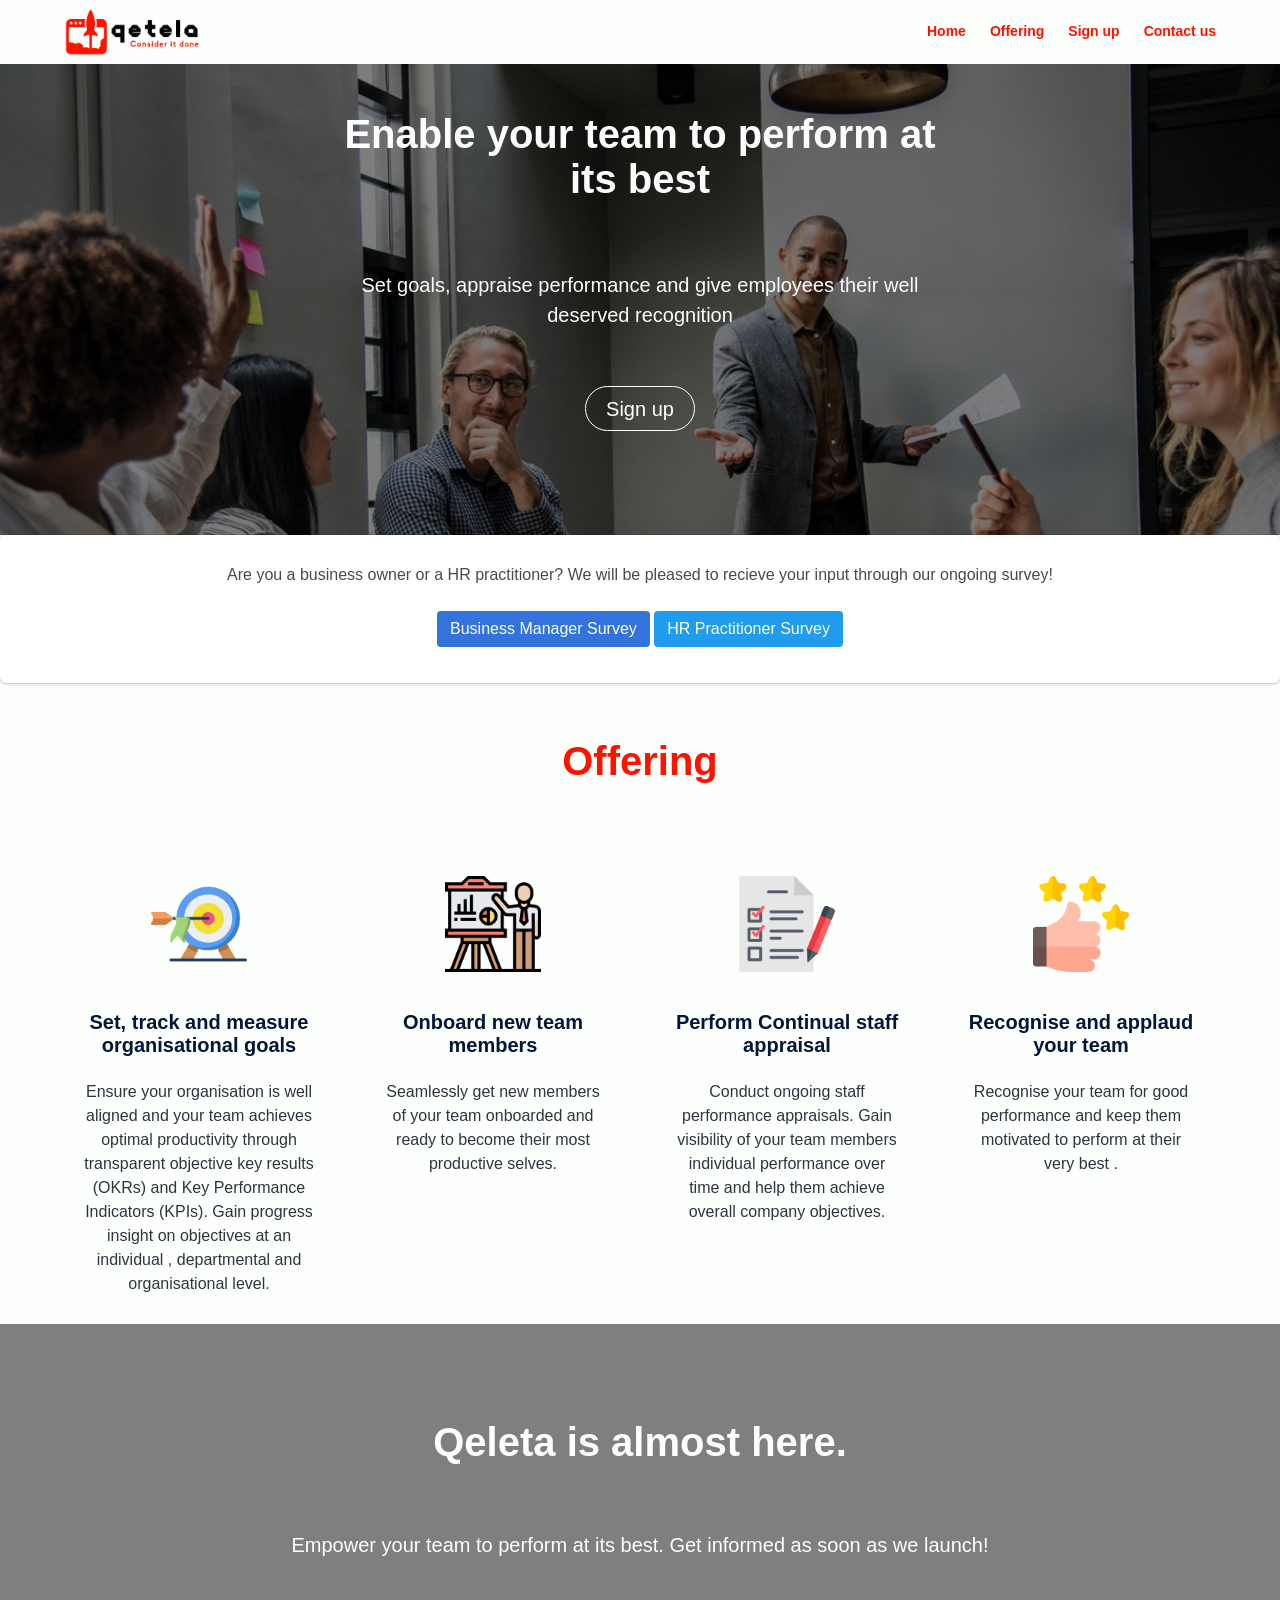
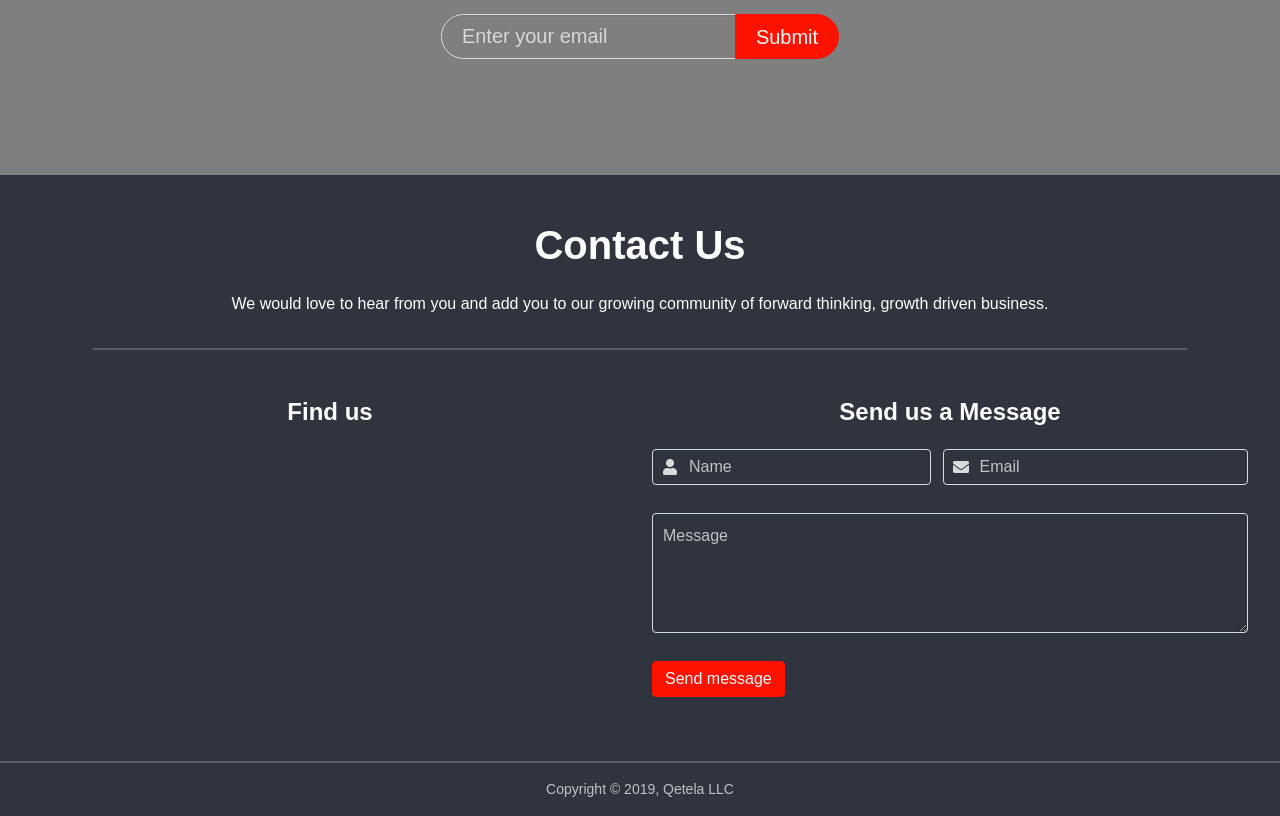
==== index.html @ ba54a27d "CSS and HTML Polishings" ====
<!DOCTYPE html>
<html>
<head>
  <meta charset="utf-8">
  <meta name="viewport" content="width=device-width, initial-scale=1">
  <title>Qetela - Consider it done</title>
  <link rel="stylesheet" href="css/bulma.min.css">
  <link rel="stylesheet" href="css/main.css"><link rel="stylesheet" href="https://use.fontawesome.com/releases/v5.7.1/css/all.css" integrity="sha384-fnmOCqbTlWIlj8LyTjo7mOUStjsKC4pOpQbqyi7RrhN7udi9RwhKkMHpvLbHG9Sr" crossorigin="anonymous">
  <link rel="shortcut icon" type="image/png" href="./images/favicon.png"/>
</head>

<body>


  <!-- START NAV -->
  <nav class="navbar is-fixed-top">
    <div class="container">
      <div class="navbar-brand">
        <a class="navbar-item" href="../">
          <img src="./images/logo.png" alt="Logo">
        </a>
        <span class="navbar-burger burger" data-target="navbarMenu">
          <span></span>
          <span></span>
          <span></span>
        </span>
      </div>
      <div id="navbarMenu" class="navbar-menu">
        <div class="navbar-end">
          <a class="navbar-item" href="#hero">
            Home
          </a>
          <a class="navbar-item" href="#what-we-do">
            Offering
          </a>
          <a class="navbar-item" href="#sign-up">
            Sign up
          </a>
          <!-- <a class="navbar-item" href="#articles">
          Articles
        </a> -->
        <a class="navbar-item" href="#contact">
          Contact us
        </a>
      </div>
    </div>
  </div>
</nav>
<!-- END NAV -->

<section id="hero" class="is-fullheight">
  <div class="hero-body">
    <div class="container has-text-centered">
      <h2 class="title is-2">
        Enable your team to perform at its best
      </h2>
      <h2 class="subtitle">
        Set goals, appraise performance and give employees their well deserved recognition
      </h2>
      <a class="button is-danger is-inverted is-outlined is-rounded is-medium" href="#sign-up">Sign up</a>
    </div>
  </div>
  <div class="clearfix"><br/></div>
</section>

<div class="box survey has-text-centered">
  <div>
    Are you a business owner or a HR practitioner? We will be pleased to recieve your input through our ongoing survey!
  </div>
  <div>
    <a class="button is-link" href="https://goo.gl/forms/JpgkQ5gYlTz9Sq3m2" target="_blank">Business Manager Survey</a>
    <a class="button is-info" href="https://goo.gl/forms/78fYlEpqa33NOcto1" target="_blank">HR Practitioner Survey</a>
  </div>
</div>


<section id="what-we-do" class="has-text-centered is-fullheight">
  <h2 class="title is-2">Offering</h2>
  <div class="container">
    <div class="columns">
      <div class="column">
        <img src="./images/what-icons/target.png" alt="Goals Icon">
        <h3 class="title is-5">
          Set, track and measure organisational goals
        </h3>
        <p>
          Ensure your  organisation is well aligned and your team achieves optimal productivity through transparent objective key results (OKRs) and Key Performance Indicators (KPIs). Gain progress insight on objectives at an individual , departmental and organisational level.          </p>
        </div>
        <div class="column">
          <img src="./images/what-icons/training.png" alt="Productivity onboarding Icon">
          <h3 class="title is-5">Onboard new team members </h3>
          <p>
            Seamlessly get new members of your team onboarded and ready to become their most productive selves.
          </p>
        </div>
        <div class="column">
          <img src="./images/what-icons/review.png" alt="Performance reviews Icon">
          <h3 class="title is-5">Perform Continual staff appraisal</h3>
          <p>
            Conduct ongoing staff performance appraisals. Gain visibility of your team members individual performance over time and help them achieve overall company objectives.
          </p>
        </div>
        <div class="column">
          <img src="./images/what-icons/kudos.png" alt="Applaus (Kudos) & Recommendation Icon">
          <h3 class="title is-5">Recognise and applaud your team</h3>
          <p>
            Recognise your team for good performance and keep them motivated to perform at  their very best .
          </p>
        </div>
      </div>
    </div>
    <div class="clearfix"><br/></div>
  </section>

  <section id="sign-up" class="has-text-centered is-fullheight">
    <h2 class="title is-2">Qeleta is almost here.</h2>
    <h2 class="subtitle">
      Empower your team to perform at its best. Get informed as soon as we launch!
    </h2>
    <form action="/" method="POST" target="_blank">
      <div class="field has-addons has-text-centered  is-hidden-mobile">
        <div class="control">
          <input class="input is-rounded is-medium" type="email" placeholder="Enter your email" name="email">
        </div>
        <div class="control">
          <input type="Submit" name="submit" value="Submit" class="button is-rounded is-medium"/>
        </div>
      </div>
      <div class="field has-text-centered  is-hidden-tablet">
        <div class="control">
          <input class="input is-rounded" type="email" placeholder="Enter your email" name="entry.109977745">
        </div>
        <div class="control has-text-centered">
          <input type="Submit" name="submit" value="Submit" class="button is-rounded"/>
        </div>
      </div>
    </form>
    <div class="clearfix"><br/></div>
  </section>
  <!--
  <section id="articles" class="has-text-centered is-fullheight">
  <h2 class="title is-2">Articles</h2>
  <div class="container">
  <div class="columns features">
  <div class="column">
  <div class="card is-shady">
  <div class="card-image">
  <figure class="image is-5by3">
  <img src="https://lh3.googleusercontent.com/TAateRpOGZ7R8mKp6SYD7m19r4GNzV0OJSCyu-C8pSa4ewu4B3gI3DzoAcPWUsYlz784bynlrHMUGJSZAuNe-oU=w1614" alt="Placeholder image"/>
</figure>
</div>
<div class="card-content">
<div class="content">
<h4 class="title is-5">Rework - Guide: Understand team effectiveness </h4>
<a class="button is-link is-fullwidth is-outlined" target="_blank" href="https://rework.withgoogle.com/print/guides/5721312655835136/">
Read full article
</a>
</div>
</div>
</div>
</div>
<div class="column">
<div class="card is-shady">
<div class="card-image">
<figure class="image is-5by3">
<img src="https://d30o31ylp1hvg6.cloudfront.net/uploads/blog/the-value-of-ongoing-performance-management/_thumb/848x450/the-value-of-ongoing-performance-management.png" alt="Placeholder image" />
</figure>
</div>
<div class="card-content">
<div class="content">
<h4 class="title is-5">The Value of Ongoing Performance Management</h4>
<a class="button is-link is-fullwidth is-outlined" target="_blank" href="https://www.saba.com/blog/the-value-of-ongoing-performance-management">
Read full article
</a>
</div>
</div>
</div>
</div>
<div class="column">
<div class="card is-shady">
<div class="card-image">
<figure class="image is-5by3">
<img src="https://inside.6q.io/wp-content/uploads/2015/05/6Q-_0003_balloon.png" alt="Placeholder image">
</figure>
</div>
<div class="card-content">
<div class="content">
<h4 class="title is-5">7 Awesome Methods for Employee Recognition</h4>
<a class="button is-link is-fullwidth is-outlined" target="_blank" href="https://inside.6q.io/wp-content/uploads/2015/05/6Q-_0003_balloon.png">
Read full article
</a>
</div>
</div>
</div>
</div>
<div class="column">
<div class="card is-shady">
<div class="card-image">
<figure class="image is-5by3">
<img src="./images/onboarding.jpeg" alt="Placeholder image">
</figure>
</div>
<div class="card-content">
<div class="content">
<h4 class="title is-5">Starting Them Off On the Right Foot: Why Onboarding is Important</h4>
<a class="button is-link is-fullwidth is-outlined" target="_blank" href="https://www.tlnt.com/starting-them-off-on-the-right-foot-why-onboarding-is-important/">
Read full article
</a>
</div>
</div>
</div>
</div>
</div>
</div>
<div class="clearfix"><br/></div>
</section> -->

<section id="contact" class="has-text-centered">
  <h2 class="title is-2">Contact Us</h2>
  <p>We would love to hear from you and add you to our growing community of forward thinking, growth driven business.</p>
  <div class="clearfix"><hr/></div>
  <div class="columns">
    <div class="column">
      <h3 class="title is-4">Find us</h3>
      <iframe src="https://www.google.com/maps/embed?pb=!1m14!1m8!1m3!1d15882.000784527429!2d-0.15418030000000002!3d5.6405173!3m2!1i1024!2i768!4f13.1!3m3!1m2!1s0x0%3A0x5bfe4abfd88d302b!2sMeltwater+Entrepreneurial+School+Of+Technology!5e0!3m2!1sen!2sgh!4v1549984502730" width="600" height="450" frameborder="0" style="border:0" allowfullscreen></iframe>
    </div>
    <div class="column">
      <h3 class="title is-4">Send us a Message</h3>
      <form>
        <div class="field is-horizontal">
          <div class="field-body">
            <div class="field">
              <p class="control has-icons-left">
                <input class="input" type="text" placeholder="Name" name="name">
                <span class="icon is-small is-left">
                  <i class="fas fa-user"></i>
                </span>
              </p>
            </div>
            <div class="field">
              <p class="control has-icons-left has-icons-right">
                <input class="input" type="email" placeholder="Email" name="email">
                <span class="icon is-small is-left">
                  <i class="fas fa-envelope"></i>
                </span>
              </p>
            </div>
          </div>
        </div>

        <div class="field is-horizontal">
          <div class="field-body">
            <div class="field">
              <div class="control">
                <textarea class="textarea" placeholder="Message" name="message"></textarea>
              </div>
            </div>
          </div>
        </div>

        <div class="field is-horizontal">
          <div class="field-body">
            <div class="field">
              <div class="control">
                <button class="button">
                  Send message
                </button>
              </div>
            </div>
          </div>
        </div>
      </form>
    </div>
  </div>
</section>


  <footer>
    <hr/>
    Copyright © 2019, Qetela LLC
  </footer>

<!-- Modals-->
<div class="signup-confirm-modal modal">
  <div class="modal-background"></div>
  <div class="modal-content">
    <div class="columns">
      <div class="column has-text-centered">
        <i class="fas fa-thumbs-up"></i>
      </div>
      <div class="column  is-two-thirds">
        <h1 class="title is-3">Sending successful</h1>
        <p>We have successfully recieved your submission.</p>
        <p>Thank you</p>
      </div>
    </div>
    <button class="modal-close is-large" aria-label="close"></button>
  </div>
</div>

<div class="signup-failed-modal modal">
  <div class="modal-background"></div>
  <div class="modal-content">
    <div class="columns">
      <div class="column has-text-centered">
        <i class="fas fa-exclamation-triangle"></i>
      </div>
      <div class="column  is-two-thirds">
        <h1 class="title is-3">Sending failed</h1>
        <p>We are unable to recieve your submission.</p>
        <p>Please try again</p>
      </div>
    </div>
    <button class="modal-close is-large" aria-label="close"></button>
  </div>
</div>
  <script src="./js/main.js"></script>
</body>
</html>
---- css/main.css ----
html, body {
  background: #fdfffc;
  color: #30343f;
  scroll-behavior: smooth;
}

.navbar {
  font-weight: bold;
  font-size: 14px;
  background-color: #fdfffc;
}
.navbar a {
  color: #ff1200;
}
.navbar .navbar-item img {
  max-height: 3rem;
}

h1, h2 {
  color: #ff1200 !important;
  padding: 2rem;
}

.title {
  color: #011638;
}

.content .title {
  color: #011638;
}

.modal-content {
  padding: 2rem;
  background-color: #fdfffc;
}
.modal-content i {
  color: #30343f;
  margin-top: 1rem;
  font-size: 5rem;
}
.modal-content h1 {
  padding: 0;
}

.survey div {
  padding: 0.5rem;
}
.survey div a {
  margin: 0.5rem 0;
}

footer {
  background-color: #30343f;
  padding: 1rem 0;
  color: rgba(252, 253, 252, 0.7);
  text-align: center;
  font-size: 14px;
}
footer hr {
  background-color: rgba(255, 255, 255, 0.2);
  width: 100%;
  margin: 1rem auto;
}

#hero {
  background: linear-gradient(rgba(0, 0, 0, 0.5), rgba(0, 0, 0, 0.5)), url("../images/hero.jpeg") no-repeat center center fixed;
  -webkit-background-size: cover;
  -moz-background-size: cover;
  -o-background-size: cover;
  background-size: cover;
  padding: 2rem 0;
}
#hero .hero-body .container {
  max-width: 700px;
}
#hero .hero-body .container .title {
  color: #fcfdfd !important;
}
#hero .hero-body .container .subtitle {
  color: #fcfdfd !important;
  line-height: 1.5;
}
#hero .hero-body .container .buttons {
  padding-top: 2rem;
  width: 240px;
  margin: 0 auto;
}
#hero .hero-body .container .buttons .button {
  width: 120px;
}

#what-we-do .column {
  padding: 1rem 2rem;
}
#what-we-do .column img {
  height: 10rem;
  padding: 2rem;
}

#articles {
  background: #EFF3F4;
  margin-top: 2rem 0 0;
  padding: 2rem;
}

#sign-up {
  background: linear-gradient(rgba(0, 0, 0, 0.5), rgba(0, 0, 0, 0.5)), url("../images/signup-bg.jpg") no-repeat center center fixed;
  -webkit-background-size: cover;
  -moz-background-size: cover;
  -o-background-size: cover;
  background-size: cover;
  padding: 4rem 0;
}
#sign-up h1, #sign-up h2 {
  color: #fdfffc !important;
}
#sign-up .field {
  justify-content: center;
}
#sign-up .field .input[type=email] {
  background-color: rgba(0, 0, 0, 0);
  color: #fdfffc;
  margin-bottom: 1rem;
}
#sign-up .field .input.is-active, #sign-up .field .input.is-focused, #sign-up .field .input:active, #sign-up .field .input:focus, #sign-up .field .textarea.is-active, #sign-up .field .textarea.is-focused, #sign-up .field .textarea:active, #sign-up .field .textarea:focus {
  border-color: #ff1200;
  box-shadow: 0 0 0 0.125em rgba(255, 18, 0, 0.25);
}
#sign-up .field input[type=submit] {
  background-color: #ff1200;
  color: #fdfffc;
  border-color: #ff1200;
}
#sign-up .field ::placeholder {
  /* Chrome, Firefox, Opera, Safari 10.1+ */
  color: #fdfffc;
  opacity: 0.7;
  /* Firefox */
}
#sign-up .field :-ms-input-placeholder {
  /* Internet Explorer 10-11 */
  color: #fdfffc;
  opacity: 0.7;
}
#sign-up .field ::-ms-input-placeholder {
  /* Microsoft Edge */
  color: #fdfffc;
  opacity: 0.7;
}

#contact {
  background-color: #30343f;
  color: #fdfffc;
  padding: 2rem;
}
#contact h1, #contact h2, #contact h3 {
  color: #fdfffc !important;
  padding: 1rem 0 0;
}
#contact iframe {
  min-height: 200px;
}
#contact hr {
  background-color: rgba(255, 255, 255, 0.2);
  width: 90%;
  margin: 2rem auto;
}
#contact .input, #contact .textarea {
  background-color: rgba(0, 0, 0, 0);
  color: #fdfffc;
  margin-bottom: 1rem;
}
#contact .input.is-active, #contact .input.is-focused, #contact .input:active, #contact .input:focus, #contact .textarea.is-active, #contact .textarea.is-focused, #contact .textarea:active, #contact .textarea:focus {
  border-color: #ff1200;
  box-shadow: 0 0 0 0.125em rgba(255, 18, 0, 0.25);
}
#contact .button {
  background-color: #ff1200;
  color: #fdfffc;
  border-color: #ff1200;
}
#contact .input::placeholder, #contact .textarea::placeholder {
  /* Chrome, Firefox, Opera, Safari 10.1+ */
  color: #fdfffc;
  opacity: 0.7;
  /* Firefox */
}
#contact .input:-ms-input-placeholder, #contact .textarea:-ms-input-placeholder {
  /* Internet Explorer 10-11 */
  color: #fdfffc;
  opacity: 0.7;
}
#contact .input::-ms-input-placeholder, #contact .textarea::-ms-input-placeholder {
  /* Microsoft Edge */
  color: #fdfffc;
  opacity: 0.7;
}

/*# sourceMappingURL=main.css.map */
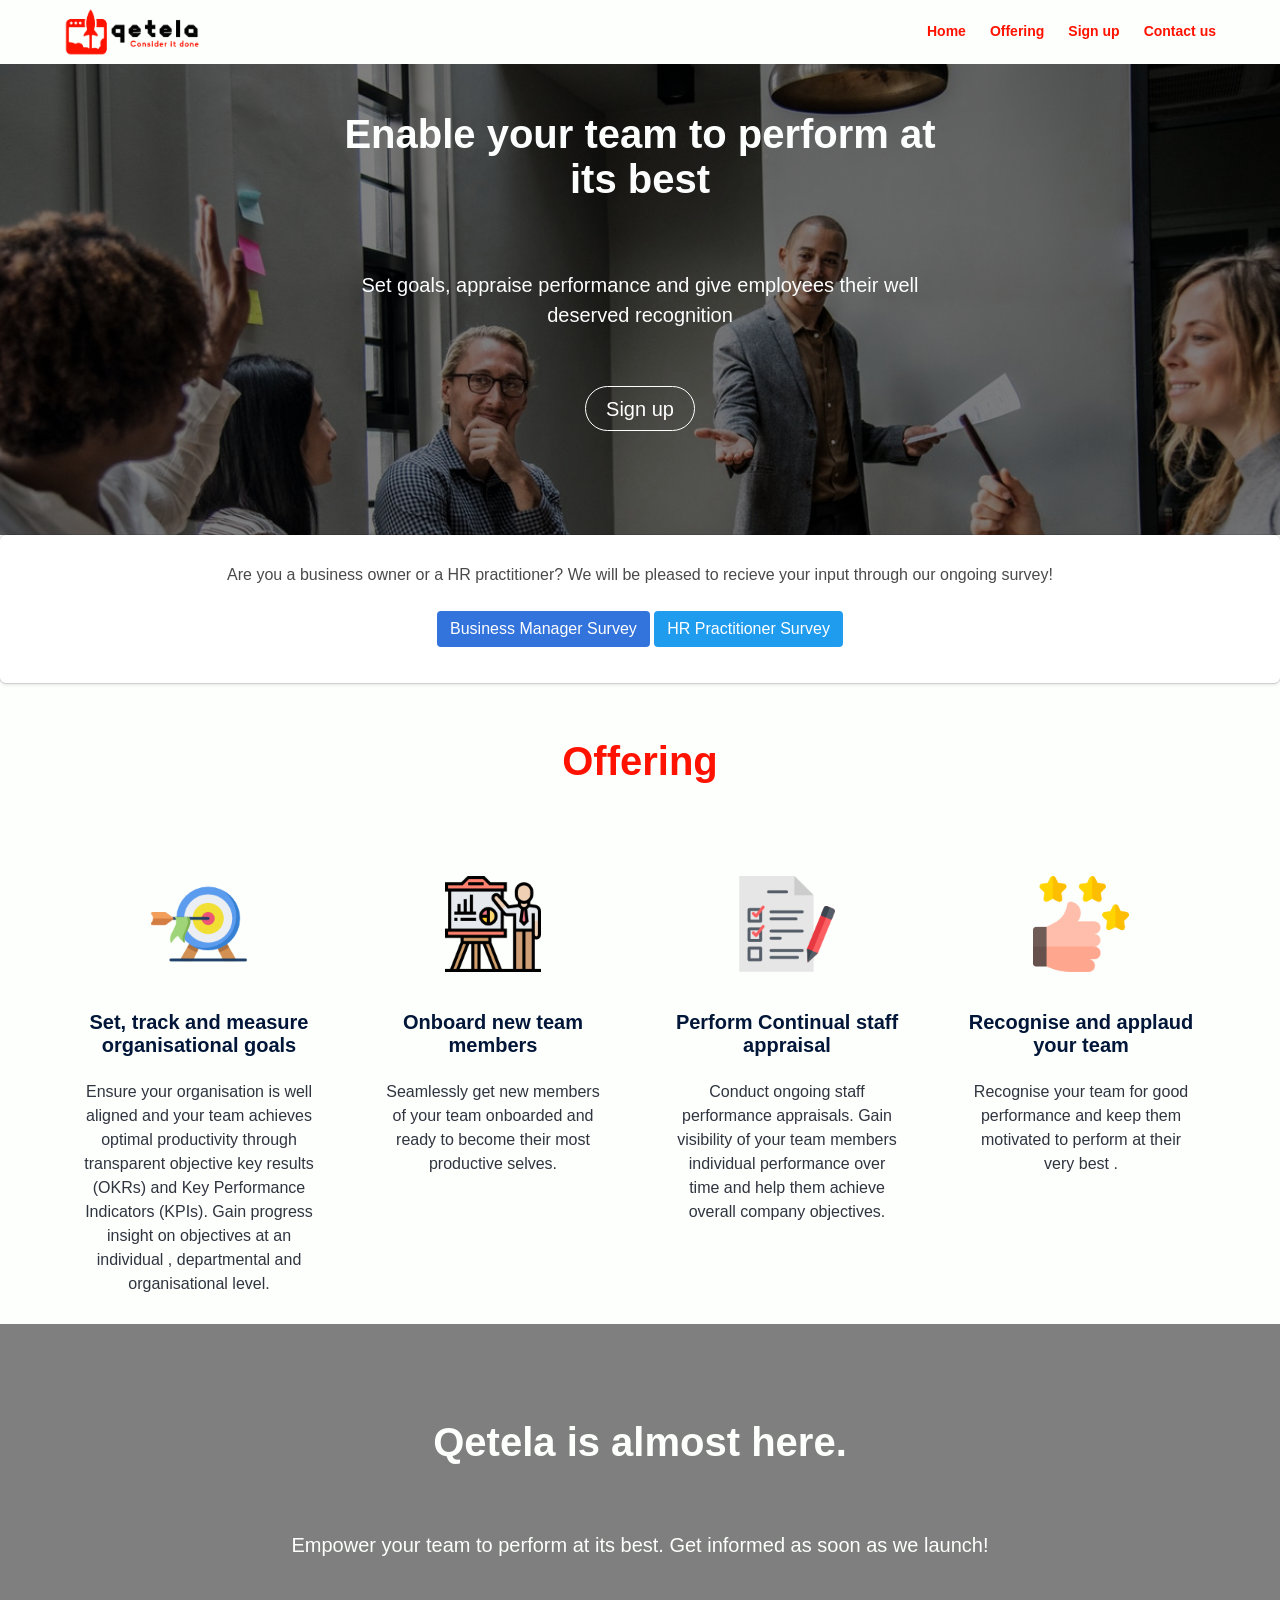
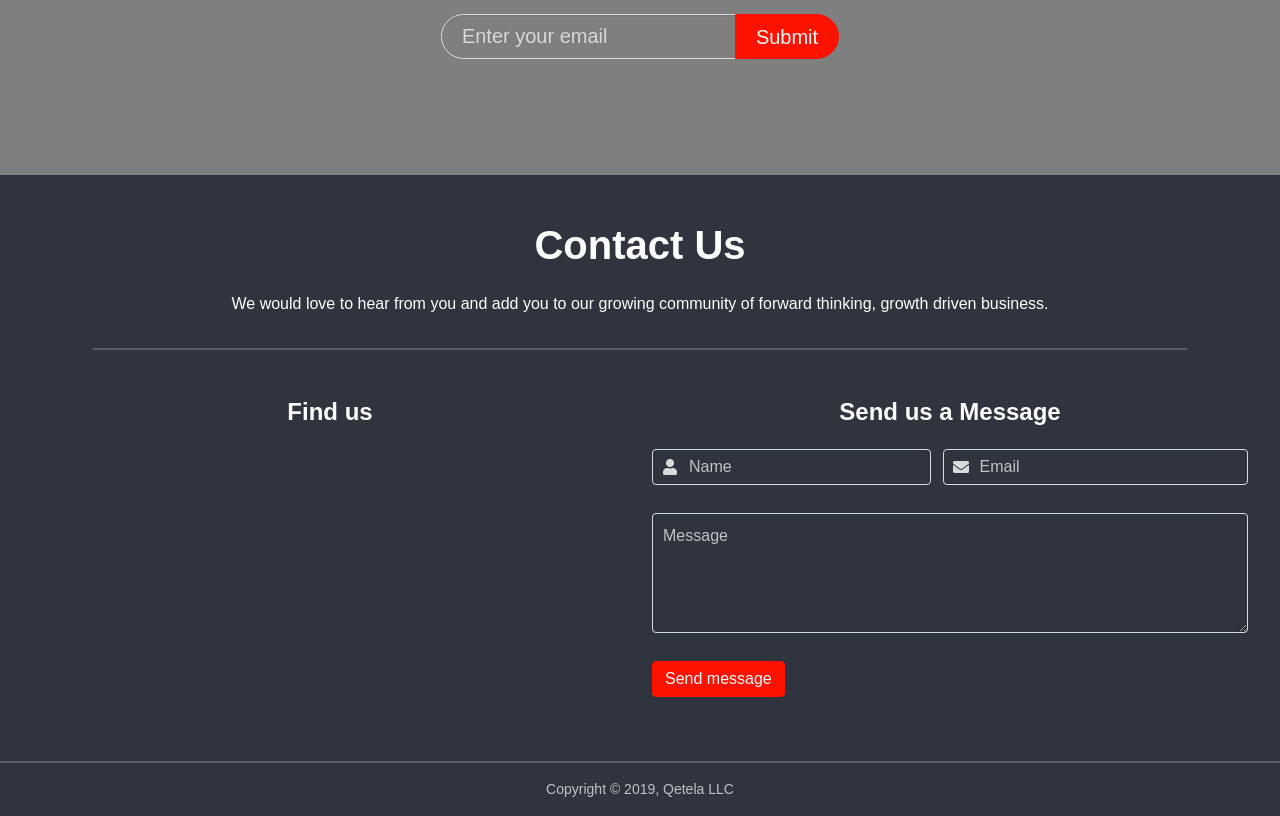
==== commit 42766587: "Spelling mistake" ====
--- a/index.html
+++ b/index.html
@@ -113,7 +113,7 @@
   </section>
 
   <section id="sign-up" class="has-text-centered is-fullheight">
-    <h2 class="title is-2">Qeleta is almost here.</h2>
+    <h2 class="title is-2">Qetela is almost here.</h2>
     <h2 class="subtitle">
       Empower your team to perform at its best. Get informed as soon as we launch!
     </h2>
@@ -275,10 +275,10 @@
 </section>
 
 
-  <footer>
-    <hr/>
-    Copyright © 2019, Qetela LLC
-  </footer>
+<footer>
+  <hr/>
+  Copyright © 2019, Qetela LLC
+</footer>
 
 <!-- Modals-->
 <div class="signup-confirm-modal modal">
@@ -314,6 +314,6 @@
     <button class="modal-close is-large" aria-label="close"></button>
   </div>
 </div>
-  <script src="./js/main.js"></script>
+<script src="./js/main.js"></script>
 </body>
 </html>
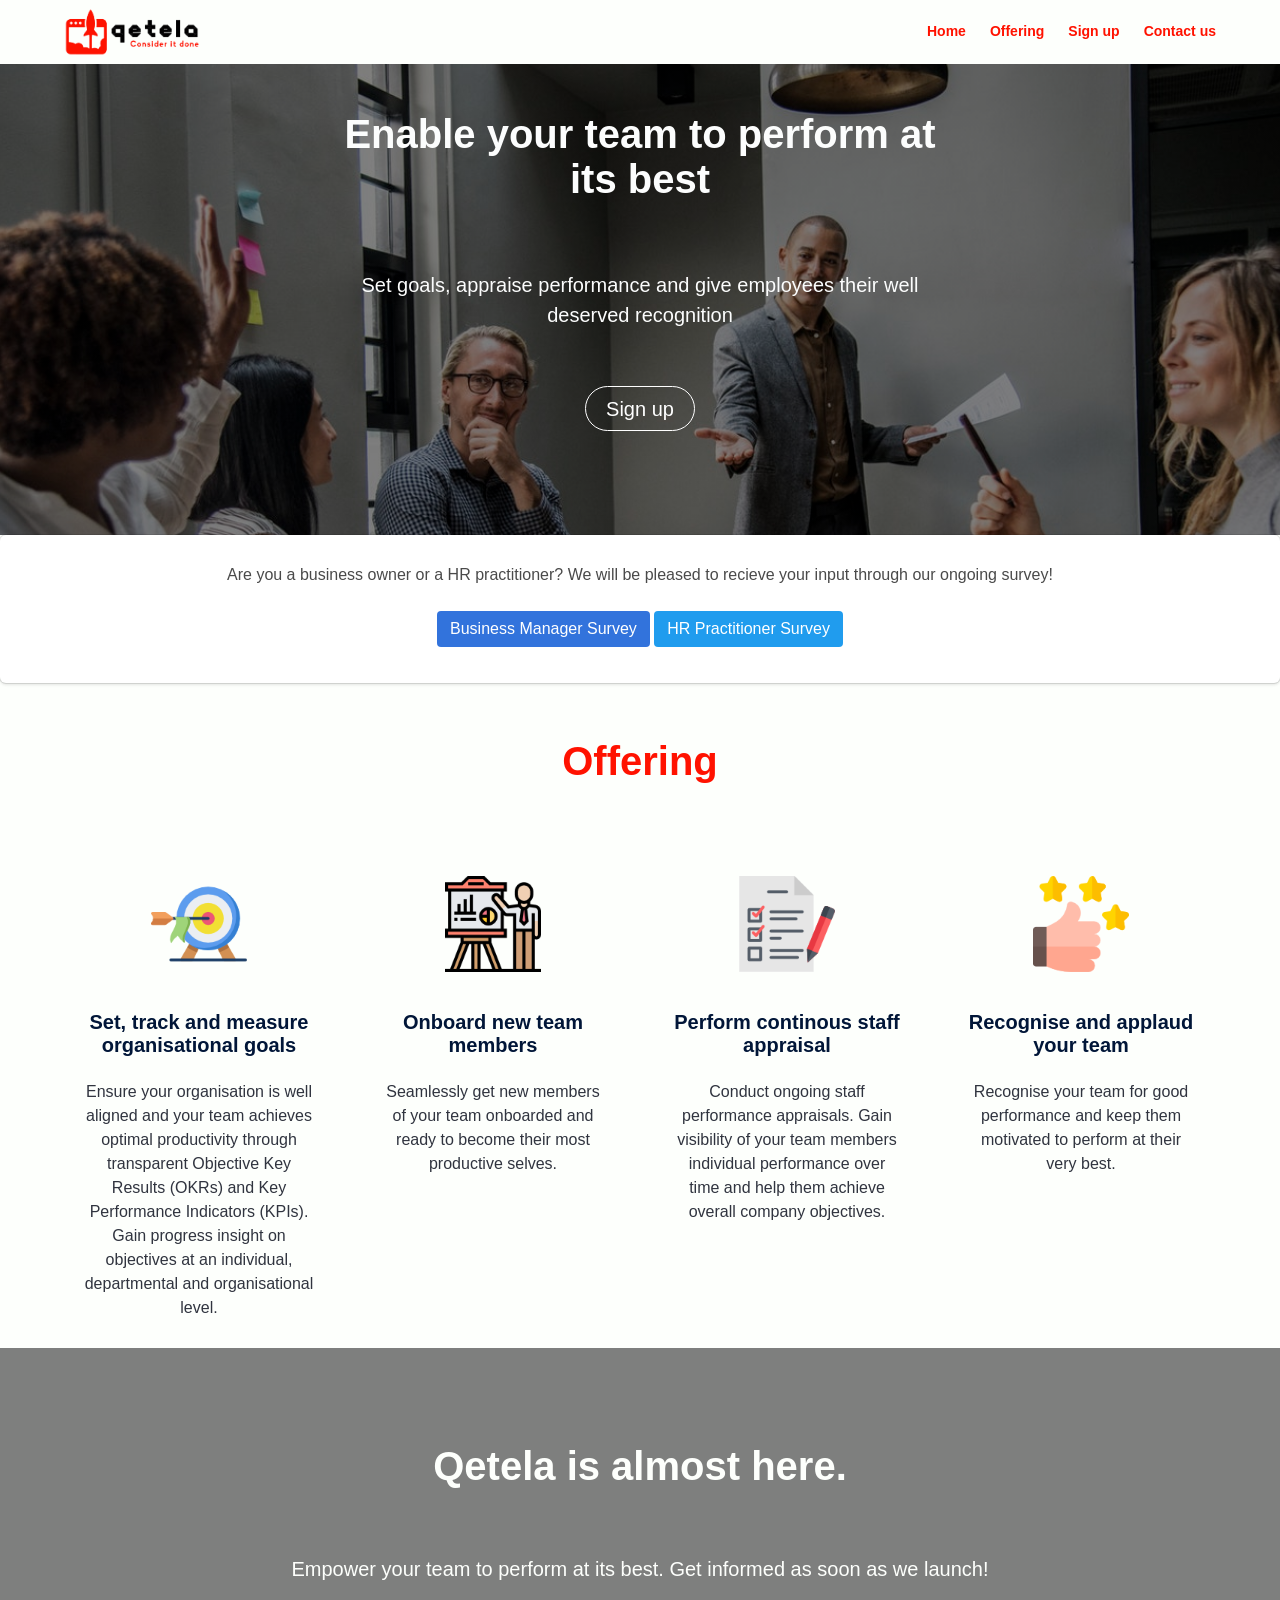
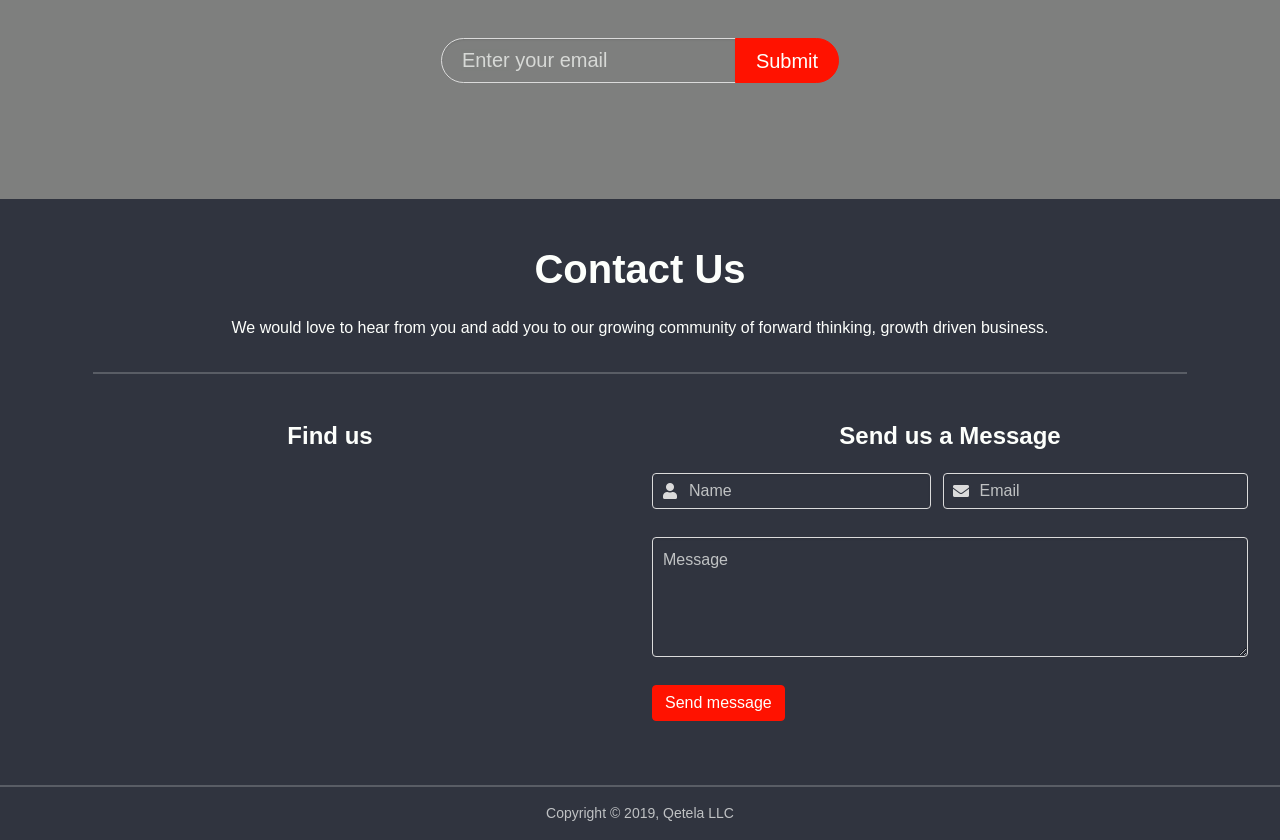
==== commit 9baf4d6c: "Grammatical enhancement" ====
--- a/index.html
+++ b/index.html
@@ -84,7 +84,7 @@
           Set, track and measure organisational goals
         </h3>
         <p>
-          Ensure your  organisation is well aligned and your team achieves optimal productivity through transparent objective key results (OKRs) and Key Performance Indicators (KPIs). Gain progress insight on objectives at an individual , departmental and organisational level.          </p>
+          Ensure your  organisation is well aligned and your team achieves optimal productivity through transparent Objective Key Results (OKRs) and Key Performance Indicators (KPIs). Gain progress insight on objectives at an individual, departmental and organisational level.          </p>
         </div>
         <div class="column">
           <img src="./images/what-icons/training.png" alt="Productivity onboarding Icon">
@@ -95,7 +95,7 @@
         </div>
         <div class="column">
           <img src="./images/what-icons/review.png" alt="Performance reviews Icon">
-          <h3 class="title is-5">Perform Continual staff appraisal</h3>
+          <h3 class="title is-5">Perform continous staff appraisal</h3>
           <p>
             Conduct ongoing staff performance appraisals. Gain visibility of your team members individual performance over time and help them achieve overall company objectives.
           </p>
@@ -104,7 +104,7 @@
           <img src="./images/what-icons/kudos.png" alt="Applaus (Kudos) & Recommendation Icon">
           <h3 class="title is-5">Recognise and applaud your team</h3>
           <p>
-            Recognise your team for good performance and keep them motivated to perform at  their very best .
+            Recognise your team for good performance and keep them motivated to perform at  their very best.
           </p>
         </div>
       </div>
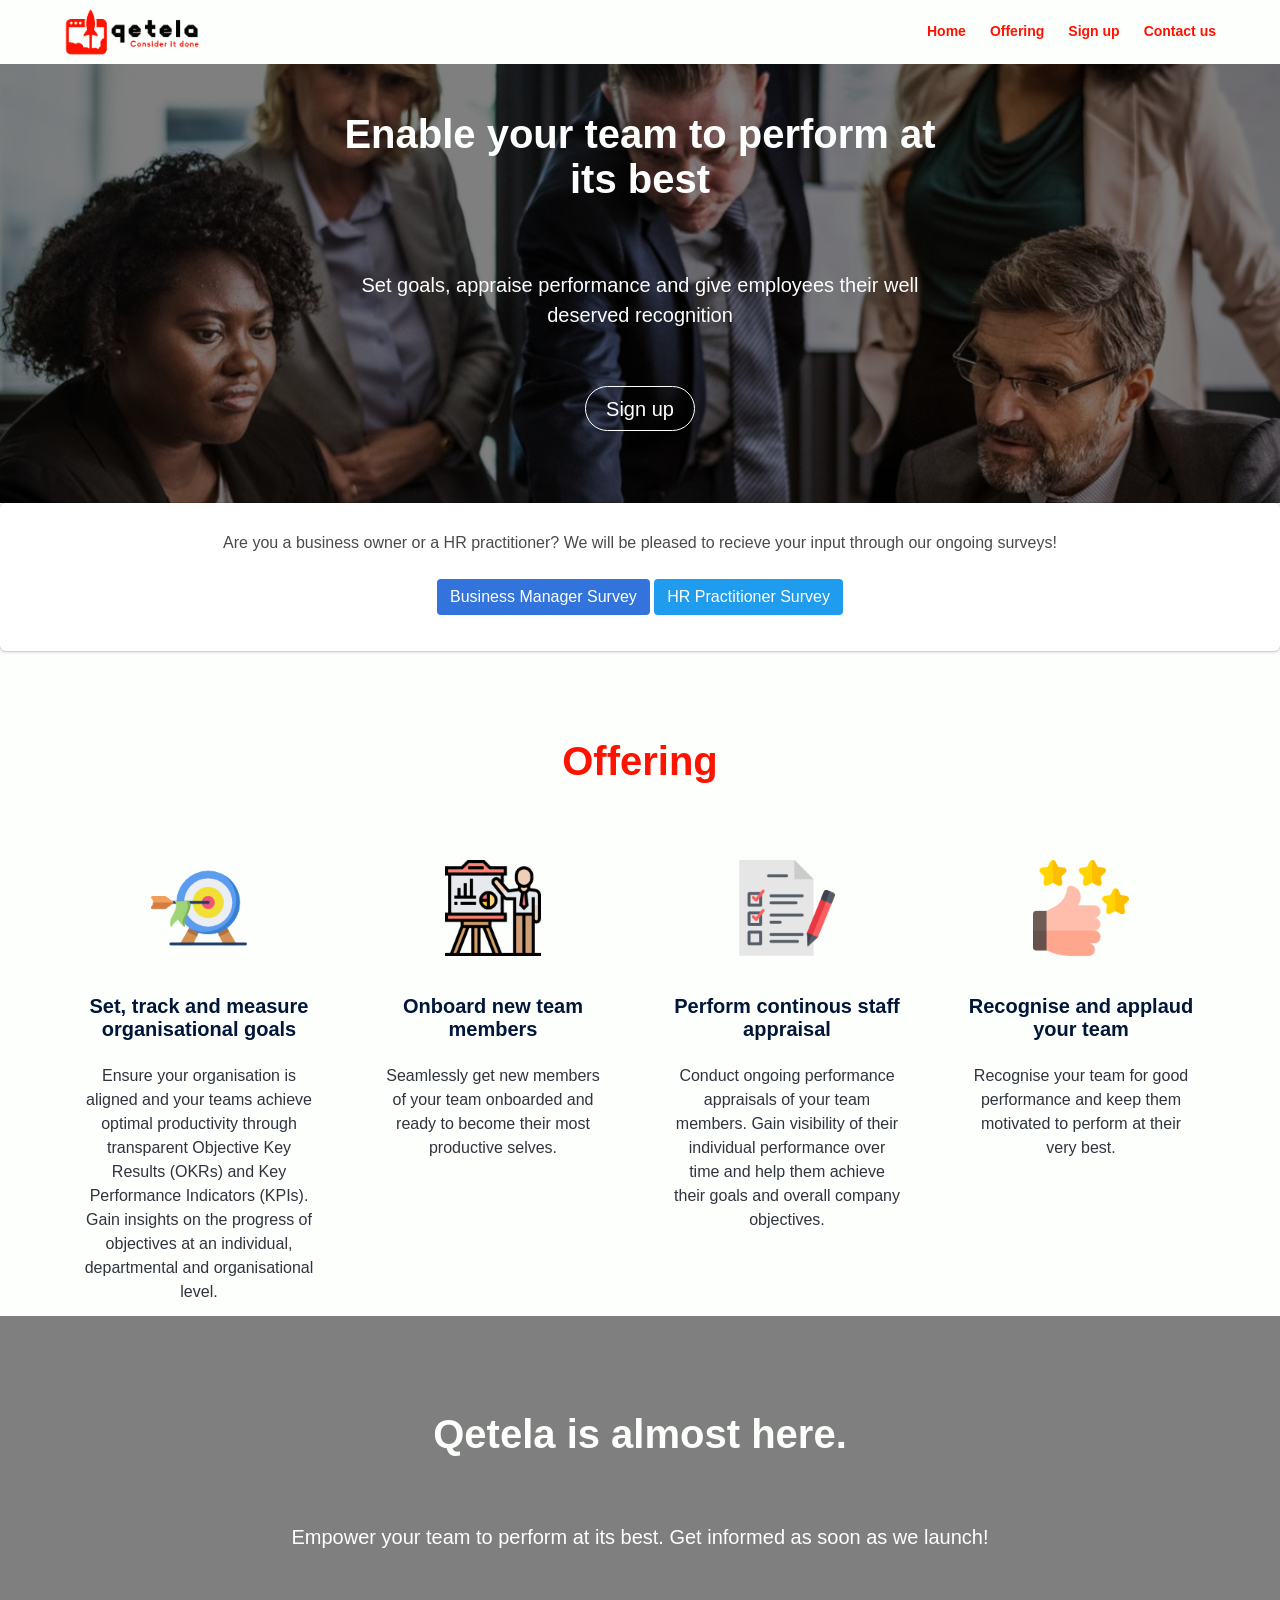
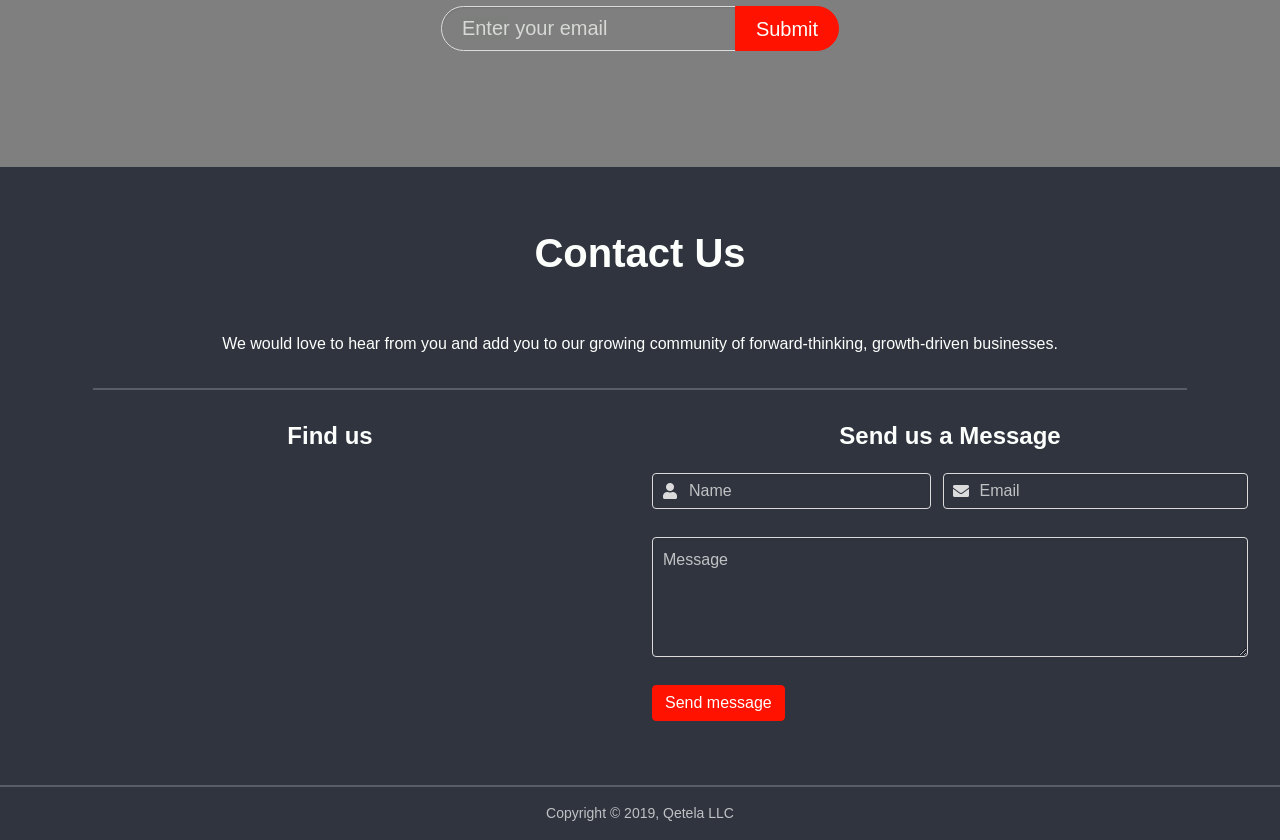
==== commit b9c93be1: "HTML / CSS Changes" ====
--- a/index.html
+++ b/index.html
@@ -47,8 +47,8 @@
   </div>
 </nav>
 <!-- END NAV -->
-
-<section id="hero" class="is-fullheight">
+<div id="hero"></div>
+<section class="hero">
   <div class="hero-body">
     <div class="container has-text-centered">
       <h2 class="title is-2">
@@ -65,7 +65,7 @@
 
 <div class="box survey has-text-centered">
   <div>
-    Are you a business owner or a HR practitioner? We will be pleased to recieve your input through our ongoing survey!
+    Are you a business owner or a HR practitioner? We will be pleased to recieve your input through our ongoing surveys!
   </div>
   <div>
     <a class="button is-link" href="https://goo.gl/forms/JpgkQ5gYlTz9Sq3m2" target="_blank">Business Manager Survey</a>
@@ -73,8 +73,8 @@
   </div>
 </div>
 
-
-<section id="what-we-do" class="has-text-centered is-fullheight">
+<div id="what-we-do"></div>
+<section class="what-we-do has-text-centered is-fullheight">
   <h2 class="title is-2">Offering</h2>
   <div class="container">
     <div class="columns">
@@ -84,140 +84,66 @@
           Set, track and measure organisational goals
         </h3>
         <p>
-          Ensure your  organisation is well aligned and your team achieves optimal productivity through transparent Objective Key Results (OKRs) and Key Performance Indicators (KPIs). Gain progress insight on objectives at an individual, departmental and organisational level.          </p>
-        </div>
-        <div class="column">
-          <img src="./images/what-icons/training.png" alt="Productivity onboarding Icon">
-          <h3 class="title is-5">Onboard new team members </h3>
-          <p>
-            Seamlessly get new members of your team onboarded and ready to become their most productive selves.
-          </p>
-        </div>
-        <div class="column">
-          <img src="./images/what-icons/review.png" alt="Performance reviews Icon">
-          <h3 class="title is-5">Perform continous staff appraisal</h3>
-          <p>
-            Conduct ongoing staff performance appraisals. Gain visibility of your team members individual performance over time and help them achieve overall company objectives.
-          </p>
-        </div>
-        <div class="column">
-          <img src="./images/what-icons/kudos.png" alt="Applaus (Kudos) & Recommendation Icon">
-          <h3 class="title is-5">Recognise and applaud your team</h3>
-          <p>
-            Recognise your team for good performance and keep them motivated to perform at  their very best.
-          </p>
-        </div>
-      </div>
-    </div>
-    <div class="clearfix"><br/></div>
-  </section>
-
-  <section id="sign-up" class="has-text-centered is-fullheight">
-    <h2 class="title is-2">Qetela is almost here.</h2>
-    <h2 class="subtitle">
-      Empower your team to perform at its best. Get informed as soon as we launch!
-    </h2>
-    <form action="/" method="POST" target="_blank">
-      <div class="field has-addons has-text-centered  is-hidden-mobile">
-        <div class="control">
-          <input class="input is-rounded is-medium" type="email" placeholder="Enter your email" name="email">
-        </div>
-        <div class="control">
-          <input type="Submit" name="submit" value="Submit" class="button is-rounded is-medium"/>
-        </div>
-      </div>
-      <div class="field has-text-centered  is-hidden-tablet">
-        <div class="control">
-          <input class="input is-rounded" type="email" placeholder="Enter your email" name="entry.109977745">
-        </div>
-        <div class="control has-text-centered">
-          <input type="Submit" name="submit" value="Submit" class="button is-rounded"/>
-        </div>
-      </div>
-    </form>
-    <div class="clearfix"><br/></div>
-  </section>
-  <!--
-  <section id="articles" class="has-text-centered is-fullheight">
-  <h2 class="title is-2">Articles</h2>
-  <div class="container">
-  <div class="columns features">
-  <div class="column">
-  <div class="card is-shady">
-  <div class="card-image">
-  <figure class="image is-5by3">
-  <img src="https://lh3.googleusercontent.com/TAateRpOGZ7R8mKp6SYD7m19r4GNzV0OJSCyu-C8pSa4ewu4B3gI3DzoAcPWUsYlz784bynlrHMUGJSZAuNe-oU=w1614" alt="Placeholder image"/>
-</figure>
-</div>
-<div class="card-content">
-<div class="content">
-<h4 class="title is-5">Rework - Guide: Understand team effectiveness </h4>
-<a class="button is-link is-fullwidth is-outlined" target="_blank" href="https://rework.withgoogle.com/print/guides/5721312655835136/">
-Read full article
-</a>
-</div>
-</div>
-</div>
-</div>
-<div class="column">
-<div class="card is-shady">
-<div class="card-image">
-<figure class="image is-5by3">
-<img src="https://d30o31ylp1hvg6.cloudfront.net/uploads/blog/the-value-of-ongoing-performance-management/_thumb/848x450/the-value-of-ongoing-performance-management.png" alt="Placeholder image" />
-</figure>
-</div>
-<div class="card-content">
-<div class="content">
-<h4 class="title is-5">The Value of Ongoing Performance Management</h4>
-<a class="button is-link is-fullwidth is-outlined" target="_blank" href="https://www.saba.com/blog/the-value-of-ongoing-performance-management">
-Read full article
-</a>
-</div>
-</div>
-</div>
-</div>
-<div class="column">
-<div class="card is-shady">
-<div class="card-image">
-<figure class="image is-5by3">
-<img src="https://inside.6q.io/wp-content/uploads/2015/05/6Q-_0003_balloon.png" alt="Placeholder image">
-</figure>
-</div>
-<div class="card-content">
-<div class="content">
-<h4 class="title is-5">7 Awesome Methods for Employee Recognition</h4>
-<a class="button is-link is-fullwidth is-outlined" target="_blank" href="https://inside.6q.io/wp-content/uploads/2015/05/6Q-_0003_balloon.png">
-Read full article
-</a>
-</div>
-</div>
-</div>
-</div>
-<div class="column">
-<div class="card is-shady">
-<div class="card-image">
-<figure class="image is-5by3">
-<img src="./images/onboarding.jpeg" alt="Placeholder image">
-</figure>
-</div>
-<div class="card-content">
-<div class="content">
-<h4 class="title is-5">Starting Them Off On the Right Foot: Why Onboarding is Important</h4>
-<a class="button is-link is-fullwidth is-outlined" target="_blank" href="https://www.tlnt.com/starting-them-off-on-the-right-foot-why-onboarding-is-important/">
-Read full article
-</a>
-</div>
-</div>
-</div>
-</div>
-</div>
-</div>
-<div class="clearfix"><br/></div>
-</section> -->
-
-<section id="contact" class="has-text-centered">
+          Ensure your organisation is aligned and your teams achieve optimal productivity through transparent Objective Key Results (OKRs) and Key Performance Indicators (KPIs). Gain insights on the progress of objectives at an individual, departmental and organisational level.
+        </p>
+      </div>
+      <div class="column">
+        <img src="./images/what-icons/training.png" alt="Productivity onboarding Icon">
+        <h3 class="title is-5">Onboard new team members </h3>
+        <p>
+          Seamlessly get new members of your team onboarded and ready to become their most productive selves.
+        </p>
+      </div>
+      <div class="column">
+        <img src="./images/what-icons/review.png" alt="Performance reviews Icon">
+        <h3 class="title is-5">Perform continous staff appraisal</h3>
+        <p>
+          Conduct ongoing performance appraisals of your team members. Gain visibility of their individual performance over time and help them achieve their goals and overall company objectives.
+        </p>
+      </div>
+      <div class="column">
+        <img src="./images/what-icons/kudos.png" alt="Applaus (Kudos) & Recommendation Icon">
+        <h3 class="title is-5">Recognise and applaud your team</h3>
+        <p>
+          Recognise your team for good performance and keep them motivated to perform at  their very best.
+        </p>
+      </div>
+    </div>
+  </div>
+  <div class="clearfix"><br/></div>
+</section>
+
+<div id="sign-up"></div>
+<section class="sign-up has-text-centered is-fullheight">
+  <h2 class="title is-2">Qetela is almost here.</h2>
+  <h2 class="subtitle">
+    Empower your team to perform at its best. Get informed as soon as we launch!
+  </h2>
+  <form action="/" method="POST" target="_blank">
+    <div class="field has-addons has-text-centered  is-hidden-mobile">
+      <div class="control">
+        <input class="input is-rounded is-medium" type="email" placeholder="Enter your email" name="email">
+      </div>
+      <div class="control">
+        <input type="Submit" name="submit" value="Submit" class="button is-rounded is-medium"/>
+      </div>
+    </div>
+    <div class="field has-text-centered  is-hidden-tablet">
+      <div class="control">
+        <input class="input is-rounded" type="email" placeholder="Enter your email" name="entry.109977745">
+      </div>
+      <div class="control has-text-centered">
+        <input type="Submit" name="submit" value="Submit" class="button is-rounded"/>
+      </div>
+    </div>
+  </form>
+  <div class="clearfix"><br/></div>
+</section>
+
+<div id="contact"></div>
+<section class="contact has-text-centered">
   <h2 class="title is-2">Contact Us</h2>
-  <p>We would love to hear from you and add you to our growing community of forward thinking, growth driven business.</p>
+  <p>We would love to hear from you and add you to our growing community of forward-thinking, growth-driven businesses.</p>
   <div class="clearfix"><hr/></div>
   <div class="columns">
     <div class="column">
--- a/css/main.css
+++ b/css/main.css
@@ -42,6 +42,9 @@
   padding: 0;
 }
 
+.survey {
+  margin-bottom: 0;
+}
 .survey div {
   padding: 0.5rem;
 }
@@ -62,48 +65,45 @@
   margin: 1rem auto;
 }
 
-#hero {
-  background: linear-gradient(rgba(0, 0, 0, 0.5), rgba(0, 0, 0, 0.5)), url("../images/hero.jpeg") no-repeat center center fixed;
+.hero {
+  background: linear-gradient(rgba(0, 0, 0, 0.5), rgba(0, 0, 0, 0.5)), url("../images/hero.jpeg") no-repeat top center fixed;
   -webkit-background-size: cover;
   -moz-background-size: cover;
   -o-background-size: cover;
   background-size: cover;
-  padding: 2rem 0;
+  padding: 2rem 0 0;
 }
-#hero .hero-body .container {
+.hero .hero-body .container {
   max-width: 700px;
 }
-#hero .hero-body .container .title {
+.hero .hero-body .container .title {
   color: #fcfdfd !important;
 }
-#hero .hero-body .container .subtitle {
+.hero .hero-body .container .subtitle {
   color: #fcfdfd !important;
   line-height: 1.5;
 }
-#hero .hero-body .container .buttons {
+.hero .hero-body .container .buttons {
   padding-top: 2rem;
   width: 240px;
   margin: 0 auto;
 }
-#hero .hero-body .container .buttons .button {
+.hero .hero-body .container .buttons .button {
   width: 120px;
 }
 
-#what-we-do .column {
-  padding: 1rem 2rem;
+.what-we-do {
+  padding: 2rem 0 0;
 }
-#what-we-do .column img {
+.what-we-do .column {
+  padding: 0 2rem;
+}
+.what-we-do .column img {
   height: 10rem;
   padding: 2rem;
 }
 
-#articles {
-  background: #EFF3F4;
-  margin-top: 2rem 0 0;
-  padding: 2rem;
-}
-
-#sign-up {
+.sign-up {
   background: linear-gradient(rgba(0, 0, 0, 0.5), rgba(0, 0, 0, 0.5)), url("../images/signup-bg.jpg") no-repeat center center fixed;
   -webkit-background-size: cover;
   -moz-background-size: cover;
@@ -111,86 +111,85 @@
   background-size: cover;
   padding: 4rem 0;
 }
-#sign-up h1, #sign-up h2 {
+.sign-up h1, .sign-up h2 {
   color: #fdfffc !important;
 }
-#sign-up .field {
+.sign-up .field {
   justify-content: center;
 }
-#sign-up .field .input[type=email] {
+.sign-up .field .input[type=email] {
   background-color: rgba(0, 0, 0, 0);
   color: #fdfffc;
   margin-bottom: 1rem;
 }
-#sign-up .field .input.is-active, #sign-up .field .input.is-focused, #sign-up .field .input:active, #sign-up .field .input:focus, #sign-up .field .textarea.is-active, #sign-up .field .textarea.is-focused, #sign-up .field .textarea:active, #sign-up .field .textarea:focus {
+.sign-up .field .input.is-active, .sign-up .field .input.is-focused, .sign-up .field .input:active, .sign-up .field .input:focus, .sign-up .field .textarea.is-active, .sign-up .field .textarea.is-focused, .sign-up .field .textarea:active, .sign-up .field .textarea:focus {
   border-color: #ff1200;
   box-shadow: 0 0 0 0.125em rgba(255, 18, 0, 0.25);
 }
-#sign-up .field input[type=submit] {
+.sign-up .field input[type=submit] {
   background-color: #ff1200;
   color: #fdfffc;
   border-color: #ff1200;
 }
-#sign-up .field ::placeholder {
+.sign-up .field ::placeholder {
   /* Chrome, Firefox, Opera, Safari 10.1+ */
   color: #fdfffc;
   opacity: 0.7;
   /* Firefox */
 }
-#sign-up .field :-ms-input-placeholder {
+.sign-up .field :-ms-input-placeholder {
   /* Internet Explorer 10-11 */
   color: #fdfffc;
   opacity: 0.7;
 }
-#sign-up .field ::-ms-input-placeholder {
+.sign-up .field ::-ms-input-placeholder {
   /* Microsoft Edge */
   color: #fdfffc;
   opacity: 0.7;
 }
 
-#contact {
+.contact {
   background-color: #30343f;
   color: #fdfffc;
   padding: 2rem;
 }
-#contact h1, #contact h2, #contact h3 {
+.contact h1, .contact h2, .contact h3 {
   color: #fdfffc !important;
-  padding: 1rem 0 0;
 }
-#contact iframe {
+.contact iframe {
   min-height: 200px;
 }
-#contact hr {
+.contact hr {
   background-color: rgba(255, 255, 255, 0.2);
   width: 90%;
   margin: 2rem auto;
 }
-#contact .input, #contact .textarea {
+.contact .input, .contact .textarea {
   background-color: rgba(0, 0, 0, 0);
   color: #fdfffc;
   margin-bottom: 1rem;
 }
-#contact .input.is-active, #contact .input.is-focused, #contact .input:active, #contact .input:focus, #contact .textarea.is-active, #contact .textarea.is-focused, #contact .textarea:active, #contact .textarea:focus {
+.contact .input.is-active, .contact .input.is-focused, .contact .input:active, .contact .input:focus, .contact .textarea.is-active, .contact .textarea.is-focused, .contact .textarea:active, .contact .textarea:focus {
   border-color: #ff1200;
   box-shadow: 0 0 0 0.125em rgba(255, 18, 0, 0.25);
 }
-#contact .button {
+.contact .button {
   background-color: #ff1200;
   color: #fdfffc;
   border-color: #ff1200;
 }
-#contact .input::placeholder, #contact .textarea::placeholder {
+.contact .input::placeholder, .contact .textarea::placeholder {
   /* Chrome, Firefox, Opera, Safari 10.1+ */
   color: #fdfffc;
   opacity: 0.7;
   /* Firefox */
 }
-#contact .input:-ms-input-placeholder, #contact .textarea:-ms-input-placeholder {
+.contact .input:-ms-input-placeholder, .contact .textarea:-ms-input-placeholder {
   /* Internet Explorer 10-11 */
   color: #fdfffc;
   opacity: 0.7;
 }
-#contact .input::-ms-input-placeholder, #contact .textarea::-ms-input-placeholder {
+.contact .input::-ms-input-placeholder, .contact .textarea::-ms-input-placeholder {
   /* Microsoft Edge */
   color: #fdfffc;
   opacity: 0.7;
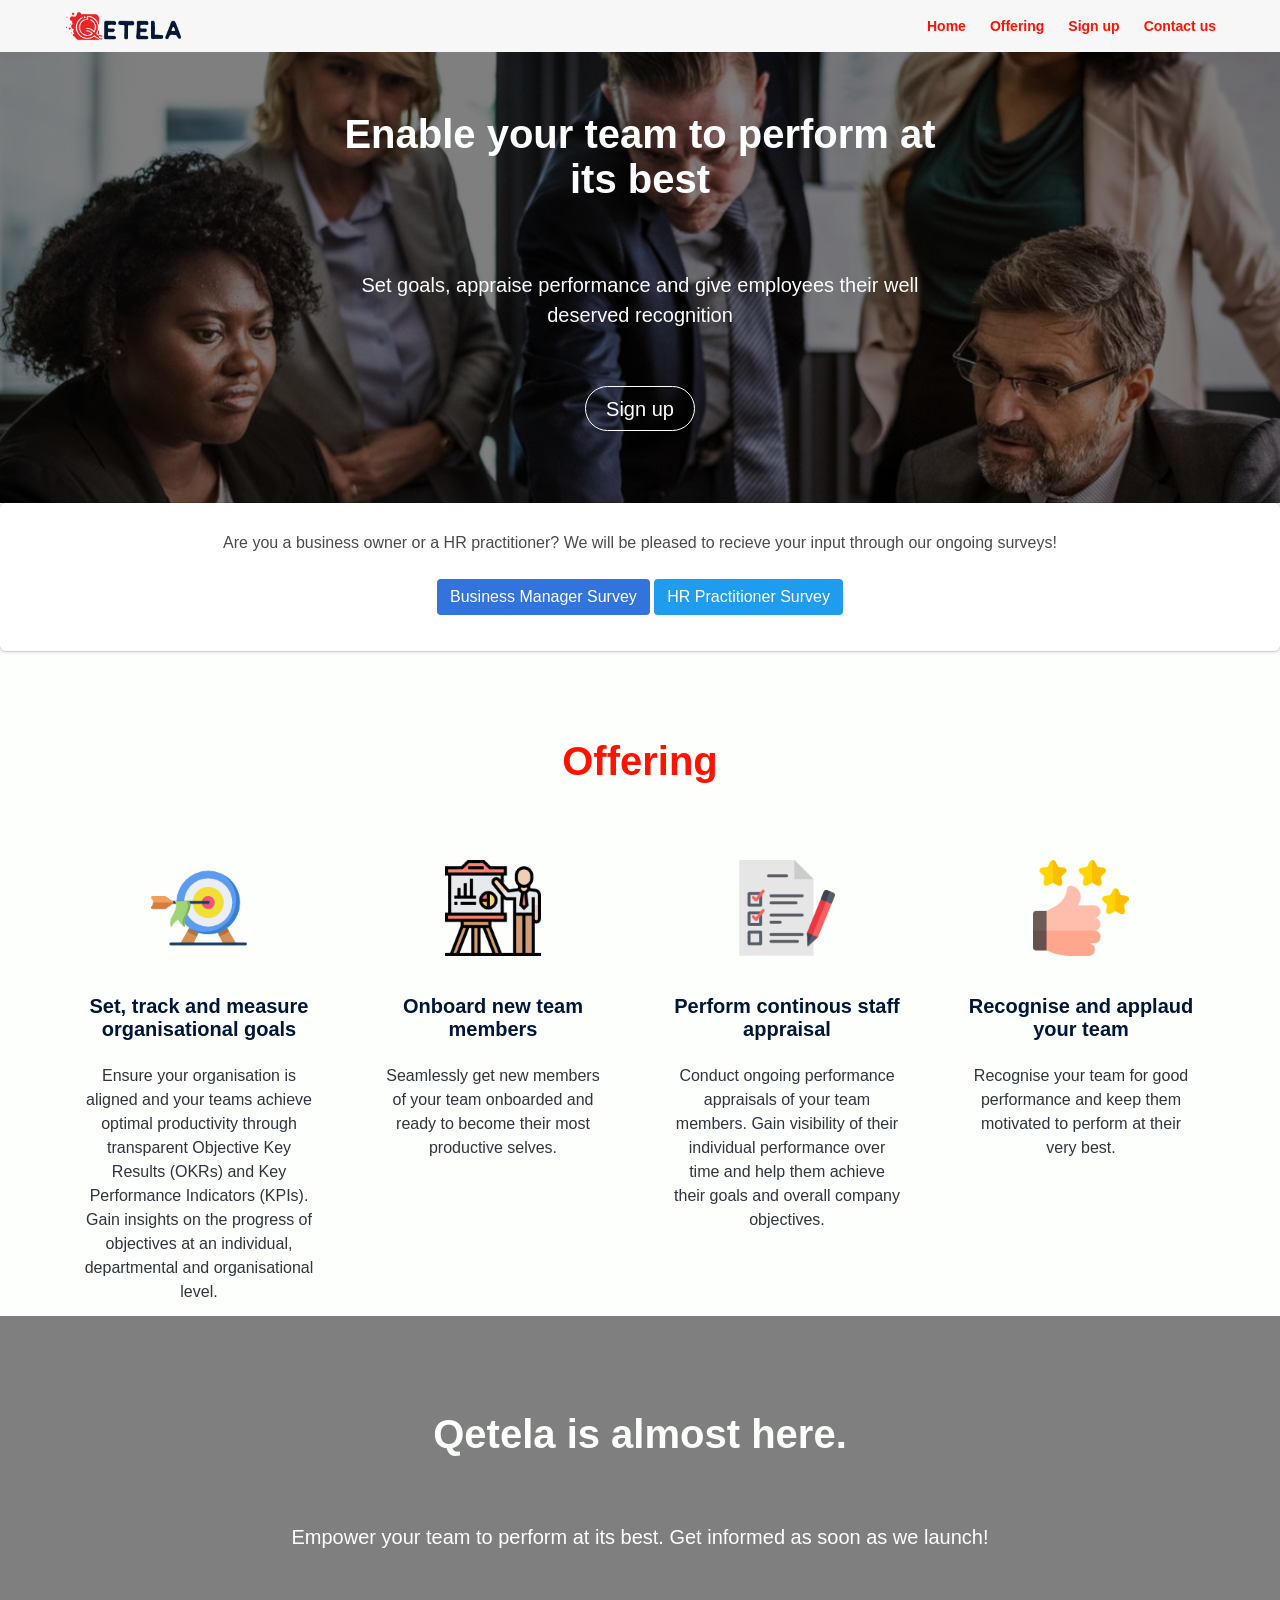
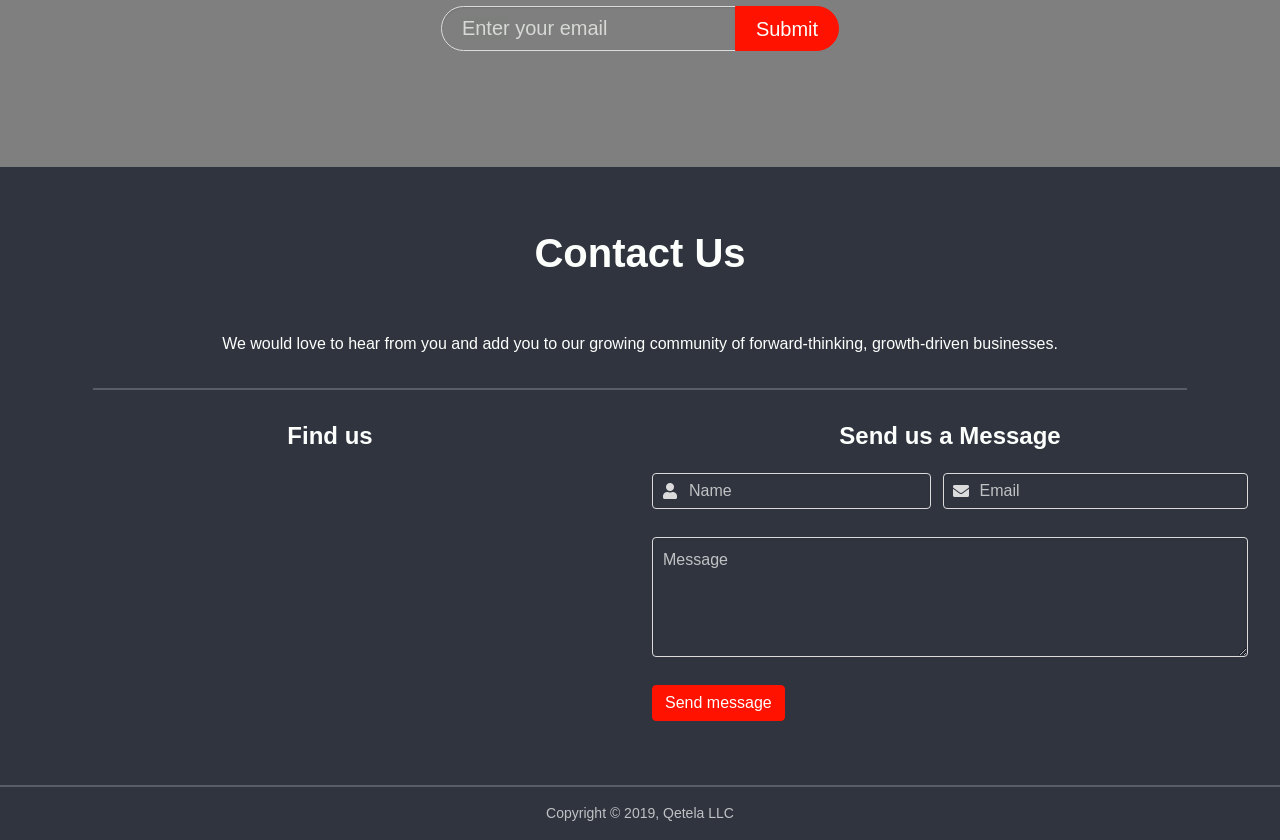
==== commit e290eb63: "Logo update" ====
--- a/index.html
+++ b/index.html
@@ -7,17 +7,18 @@
   <link rel="stylesheet" href="css/bulma.min.css">
   <link rel="stylesheet" href="css/main.css"><link rel="stylesheet" href="https://use.fontawesome.com/releases/v5.7.1/css/all.css" integrity="sha384-fnmOCqbTlWIlj8LyTjo7mOUStjsKC4pOpQbqyi7RrhN7udi9RwhKkMHpvLbHG9Sr" crossorigin="anonymous">
   <link rel="shortcut icon" type="image/png" href="./images/favicon.png"/>
+  <meta name="google-site-verification" content="iHv25r2EApouhb4QvYjdSusc7kIsFLQ1m4HZjmapcoI" />
 </head>
 
 <body>
 
 
   <!-- START NAV -->
-  <nav class="navbar is-fixed-top">
+  <nav class="navbar is-fixed-top" style="background:#F7F7F7;">
     <div class="container">
       <div class="navbar-brand">
         <a class="navbar-item" href="../">
-          <img src="./images/logo.png" alt="Logo">
+          <img src="./images/logo.jpeg" alt="Logo" style="height: 35px;">
         </a>
         <span class="navbar-burger burger" data-target="navbarMenu">
           <span></span>
@@ -241,5 +242,15 @@
   </div>
 </div>
 <script src="./js/main.js"></script>
+<!-- Global site tag (gtag.js) - Google Analytics -->
+<script async src="https://www.googletagmanager.com/gtag/js?id=UA-134452167-1"></script>
+<script>
+  window.dataLayer = window.dataLayer || [];
+  function gtag(){dataLayer.push(arguments);}
+  gtag('js', new Date());
+
+  gtag('config', 'UA-134452167-1');
+</script>
+
 </body>
 </html>
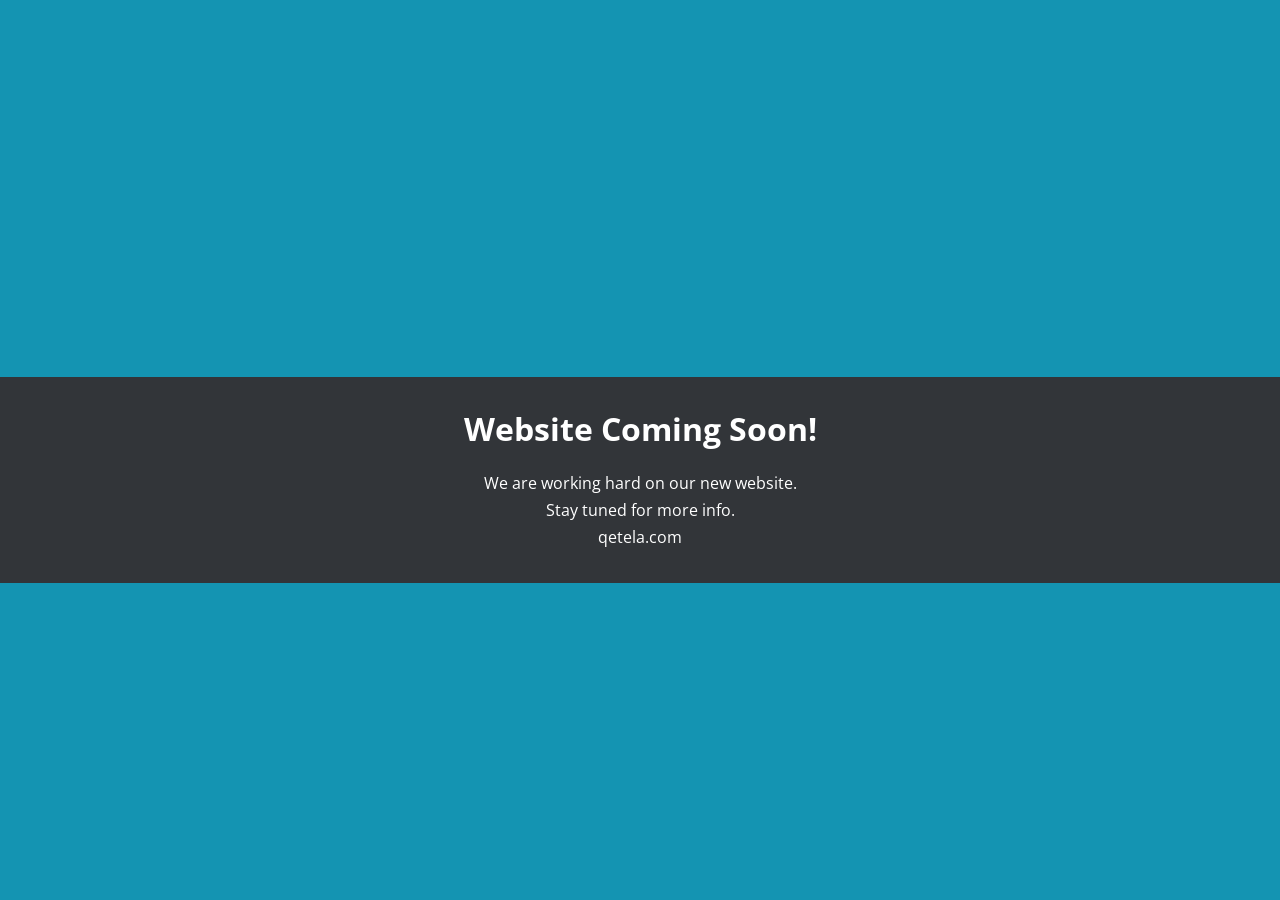
==== commit 620165dc: "Create index.html" ====
--- a/index.html
+++ b/index.html
@@ -1,256 +1,63 @@
-<!DOCTYPE html>
-<html>
-<head>
-  <meta charset="utf-8">
-  <meta name="viewport" content="width=device-width, initial-scale=1">
-  <title>Qetela - Consider it done</title>
-  <link rel="stylesheet" href="css/bulma.min.css">
-  <link rel="stylesheet" href="css/main.css"><link rel="stylesheet" href="https://use.fontawesome.com/releases/v5.7.1/css/all.css" integrity="sha384-fnmOCqbTlWIlj8LyTjo7mOUStjsKC4pOpQbqyi7RrhN7udi9RwhKkMHpvLbHG9Sr" crossorigin="anonymous">
-  <link rel="shortcut icon" type="image/png" href="./images/favicon.png"/>
-  <meta name="google-site-verification" content="iHv25r2EApouhb4QvYjdSusc7kIsFLQ1m4HZjmapcoI" />
+<!doctype html>
+<html class="no-js">
+<head><meta http-equiv="Content-Type" content="text/html; charset=windows-1252">
+    <title>Coming soon</title>
+    
+    <link href="https://fonts.googleapis.com/css?family=Open+Sans:300,700" rel="stylesheet" type="text/css">
+    <meta name="google-site-verification" content="pR38emruZXz_G77Fuu1i1f5GFkPbhExqvysoTLD5Dik" />
+    <style>
+        html, body {
+            margin: 0;
+            background-color: #1494b2;
+            height: 100%;
+            font-family: "Open Sans", arial, sans-serif;
+        }
+        .main-image {}
+        .main-image img {
+            margin: 30px auto;
+            display: block;
+            max-width: 600px;
+            width: 100%;
+        }
+        .content-wrapper {
+            background-color: #323539;
+            color: #fff;
+            overflow: hidden;
+            padding: 30px;
+        }
+        .content-wrapper p {
+            text-align: center;
+            margin-bottom: 5px;
+            margin-top: 0;
+        }
+        .content-wrapper h1 {
+            text-align: center;
+            margin-top: 0;
+        }
+        .main-container{
+            display: table;
+            width: 100%;
+            height: 100%;
+        }
+        .main-content {
+            display: table-cell;
+            vertical-align:middle;
+        }
+    </style>
 </head>
-
 <body>
-
-
-  <!-- START NAV -->
-  <nav class="navbar is-fixed-top" style="background:#F7F7F7;">
-    <div class="container">
-      <div class="navbar-brand">
-        <a class="navbar-item" href="../">
-          <img src="./images/logo.jpeg" alt="Logo" style="height: 35px;">
-        </a>
-        <span class="navbar-burger burger" data-target="navbarMenu">
-          <span></span>
-          <span></span>
-          <span></span>
-        </span>
-      </div>
-      <div id="navbarMenu" class="navbar-menu">
-        <div class="navbar-end">
-          <a class="navbar-item" href="#hero">
-            Home
-          </a>
-          <a class="navbar-item" href="#what-we-do">
-            Offering
-          </a>
-          <a class="navbar-item" href="#sign-up">
-            Sign up
-          </a>
-          <!-- <a class="navbar-item" href="#articles">
-          Articles
-        </a> -->
-        <a class="navbar-item" href="#contact">
-          Contact us
-        </a>
-      </div>
+<div class="main-container">
+    <div class="main-content">
+        <div class="main-image">
+            <img src="https://db0hcalplzljl.cloudfront.net/maintenance/v1/coming-soon.png" alt="">
+        </div>
+        <div class="content-wrapper">
+            <h1>Website Coming Soon!</h1>
+            <p>We are working hard on our new website.</p>
+            <p>Stay tuned for more info.</p>
+            <p>qetela.com</p>
+        </div>
     </div>
-  </div>
-</nav>
-<!-- END NAV -->
-<div id="hero"></div>
-<section class="hero">
-  <div class="hero-body">
-    <div class="container has-text-centered">
-      <h2 class="title is-2">
-        Enable your team to perform at its best
-      </h2>
-      <h2 class="subtitle">
-        Set goals, appraise performance and give employees their well deserved recognition
-      </h2>
-      <a class="button is-danger is-inverted is-outlined is-rounded is-medium" href="#sign-up">Sign up</a>
-    </div>
-  </div>
-  <div class="clearfix"><br/></div>
-</section>
-
-<div class="box survey has-text-centered">
-  <div>
-    Are you a business owner or a HR practitioner? We will be pleased to recieve your input through our ongoing surveys!
-  </div>
-  <div>
-    <a class="button is-link" href="https://goo.gl/forms/JpgkQ5gYlTz9Sq3m2" target="_blank">Business Manager Survey</a>
-    <a class="button is-info" href="https://goo.gl/forms/78fYlEpqa33NOcto1" target="_blank">HR Practitioner Survey</a>
-  </div>
 </div>
-
-<div id="what-we-do"></div>
-<section class="what-we-do has-text-centered is-fullheight">
-  <h2 class="title is-2">Offering</h2>
-  <div class="container">
-    <div class="columns">
-      <div class="column">
-        <img src="./images/what-icons/target.png" alt="Goals Icon">
-        <h3 class="title is-5">
-          Set, track and measure organisational goals
-        </h3>
-        <p>
-          Ensure your organisation is aligned and your teams achieve optimal productivity through transparent Objective Key Results (OKRs) and Key Performance Indicators (KPIs). Gain insights on the progress of objectives at an individual, departmental and organisational level.
-        </p>
-      </div>
-      <div class="column">
-        <img src="./images/what-icons/training.png" alt="Productivity onboarding Icon">
-        <h3 class="title is-5">Onboard new team members </h3>
-        <p>
-          Seamlessly get new members of your team onboarded and ready to become their most productive selves.
-        </p>
-      </div>
-      <div class="column">
-        <img src="./images/what-icons/review.png" alt="Performance reviews Icon">
-        <h3 class="title is-5">Perform continous staff appraisal</h3>
-        <p>
-          Conduct ongoing performance appraisals of your team members. Gain visibility of their individual performance over time and help them achieve their goals and overall company objectives.
-        </p>
-      </div>
-      <div class="column">
-        <img src="./images/what-icons/kudos.png" alt="Applaus (Kudos) & Recommendation Icon">
-        <h3 class="title is-5">Recognise and applaud your team</h3>
-        <p>
-          Recognise your team for good performance and keep them motivated to perform at  their very best.
-        </p>
-      </div>
-    </div>
-  </div>
-  <div class="clearfix"><br/></div>
-</section>
-
-<div id="sign-up"></div>
-<section class="sign-up has-text-centered is-fullheight">
-  <h2 class="title is-2">Qetela is almost here.</h2>
-  <h2 class="subtitle">
-    Empower your team to perform at its best. Get informed as soon as we launch!
-  </h2>
-  <form action="/" method="POST" target="_blank">
-    <div class="field has-addons has-text-centered  is-hidden-mobile">
-      <div class="control">
-        <input class="input is-rounded is-medium" type="email" placeholder="Enter your email" name="email">
-      </div>
-      <div class="control">
-        <input type="Submit" name="submit" value="Submit" class="button is-rounded is-medium"/>
-      </div>
-    </div>
-    <div class="field has-text-centered  is-hidden-tablet">
-      <div class="control">
-        <input class="input is-rounded" type="email" placeholder="Enter your email" name="entry.109977745">
-      </div>
-      <div class="control has-text-centered">
-        <input type="Submit" name="submit" value="Submit" class="button is-rounded"/>
-      </div>
-    </div>
-  </form>
-  <div class="clearfix"><br/></div>
-</section>
-
-<div id="contact"></div>
-<section class="contact has-text-centered">
-  <h2 class="title is-2">Contact Us</h2>
-  <p>We would love to hear from you and add you to our growing community of forward-thinking, growth-driven businesses.</p>
-  <div class="clearfix"><hr/></div>
-  <div class="columns">
-    <div class="column">
-      <h3 class="title is-4">Find us</h3>
-      <iframe src="https://www.google.com/maps/embed?pb=!1m14!1m8!1m3!1d15882.000784527429!2d-0.15418030000000002!3d5.6405173!3m2!1i1024!2i768!4f13.1!3m3!1m2!1s0x0%3A0x5bfe4abfd88d302b!2sMeltwater+Entrepreneurial+School+Of+Technology!5e0!3m2!1sen!2sgh!4v1549984502730" width="600" height="450" frameborder="0" style="border:0" allowfullscreen></iframe>
-    </div>
-    <div class="column">
-      <h3 class="title is-4">Send us a Message</h3>
-      <form>
-        <div class="field is-horizontal">
-          <div class="field-body">
-            <div class="field">
-              <p class="control has-icons-left">
-                <input class="input" type="text" placeholder="Name" name="name">
-                <span class="icon is-small is-left">
-                  <i class="fas fa-user"></i>
-                </span>
-              </p>
-            </div>
-            <div class="field">
-              <p class="control has-icons-left has-icons-right">
-                <input class="input" type="email" placeholder="Email" name="email">
-                <span class="icon is-small is-left">
-                  <i class="fas fa-envelope"></i>
-                </span>
-              </p>
-            </div>
-          </div>
-        </div>
-
-        <div class="field is-horizontal">
-          <div class="field-body">
-            <div class="field">
-              <div class="control">
-                <textarea class="textarea" placeholder="Message" name="message"></textarea>
-              </div>
-            </div>
-          </div>
-        </div>
-
-        <div class="field is-horizontal">
-          <div class="field-body">
-            <div class="field">
-              <div class="control">
-                <button class="button">
-                  Send message
-                </button>
-              </div>
-            </div>
-          </div>
-        </div>
-      </form>
-    </div>
-  </div>
-</section>
-
-
-<footer>
-  <hr/>
-  Copyright © 2019, Qetela LLC
-</footer>
-
-<!-- Modals-->
-<div class="signup-confirm-modal modal">
-  <div class="modal-background"></div>
-  <div class="modal-content">
-    <div class="columns">
-      <div class="column has-text-centered">
-        <i class="fas fa-thumbs-up"></i>
-      </div>
-      <div class="column  is-two-thirds">
-        <h1 class="title is-3">Sending successful</h1>
-        <p>We have successfully recieved your submission.</p>
-        <p>Thank you</p>
-      </div>
-    </div>
-    <button class="modal-close is-large" aria-label="close"></button>
-  </div>
-</div>
-
-<div class="signup-failed-modal modal">
-  <div class="modal-background"></div>
-  <div class="modal-content">
-    <div class="columns">
-      <div class="column has-text-centered">
-        <i class="fas fa-exclamation-triangle"></i>
-      </div>
-      <div class="column  is-two-thirds">
-        <h1 class="title is-3">Sending failed</h1>
-        <p>We are unable to recieve your submission.</p>
-        <p>Please try again</p>
-      </div>
-    </div>
-    <button class="modal-close is-large" aria-label="close"></button>
-  </div>
-</div>
-<script src="./js/main.js"></script>
-<!-- Global site tag (gtag.js) - Google Analytics -->
-<script async src="https://www.googletagmanager.com/gtag/js?id=UA-134452167-1"></script>
-<script>
-  window.dataLayer = window.dataLayer || [];
-  function gtag(){dataLayer.push(arguments);}
-  gtag('js', new Date());
-
-  gtag('config', 'UA-134452167-1');
-</script>
-
 </body>
 </html>
